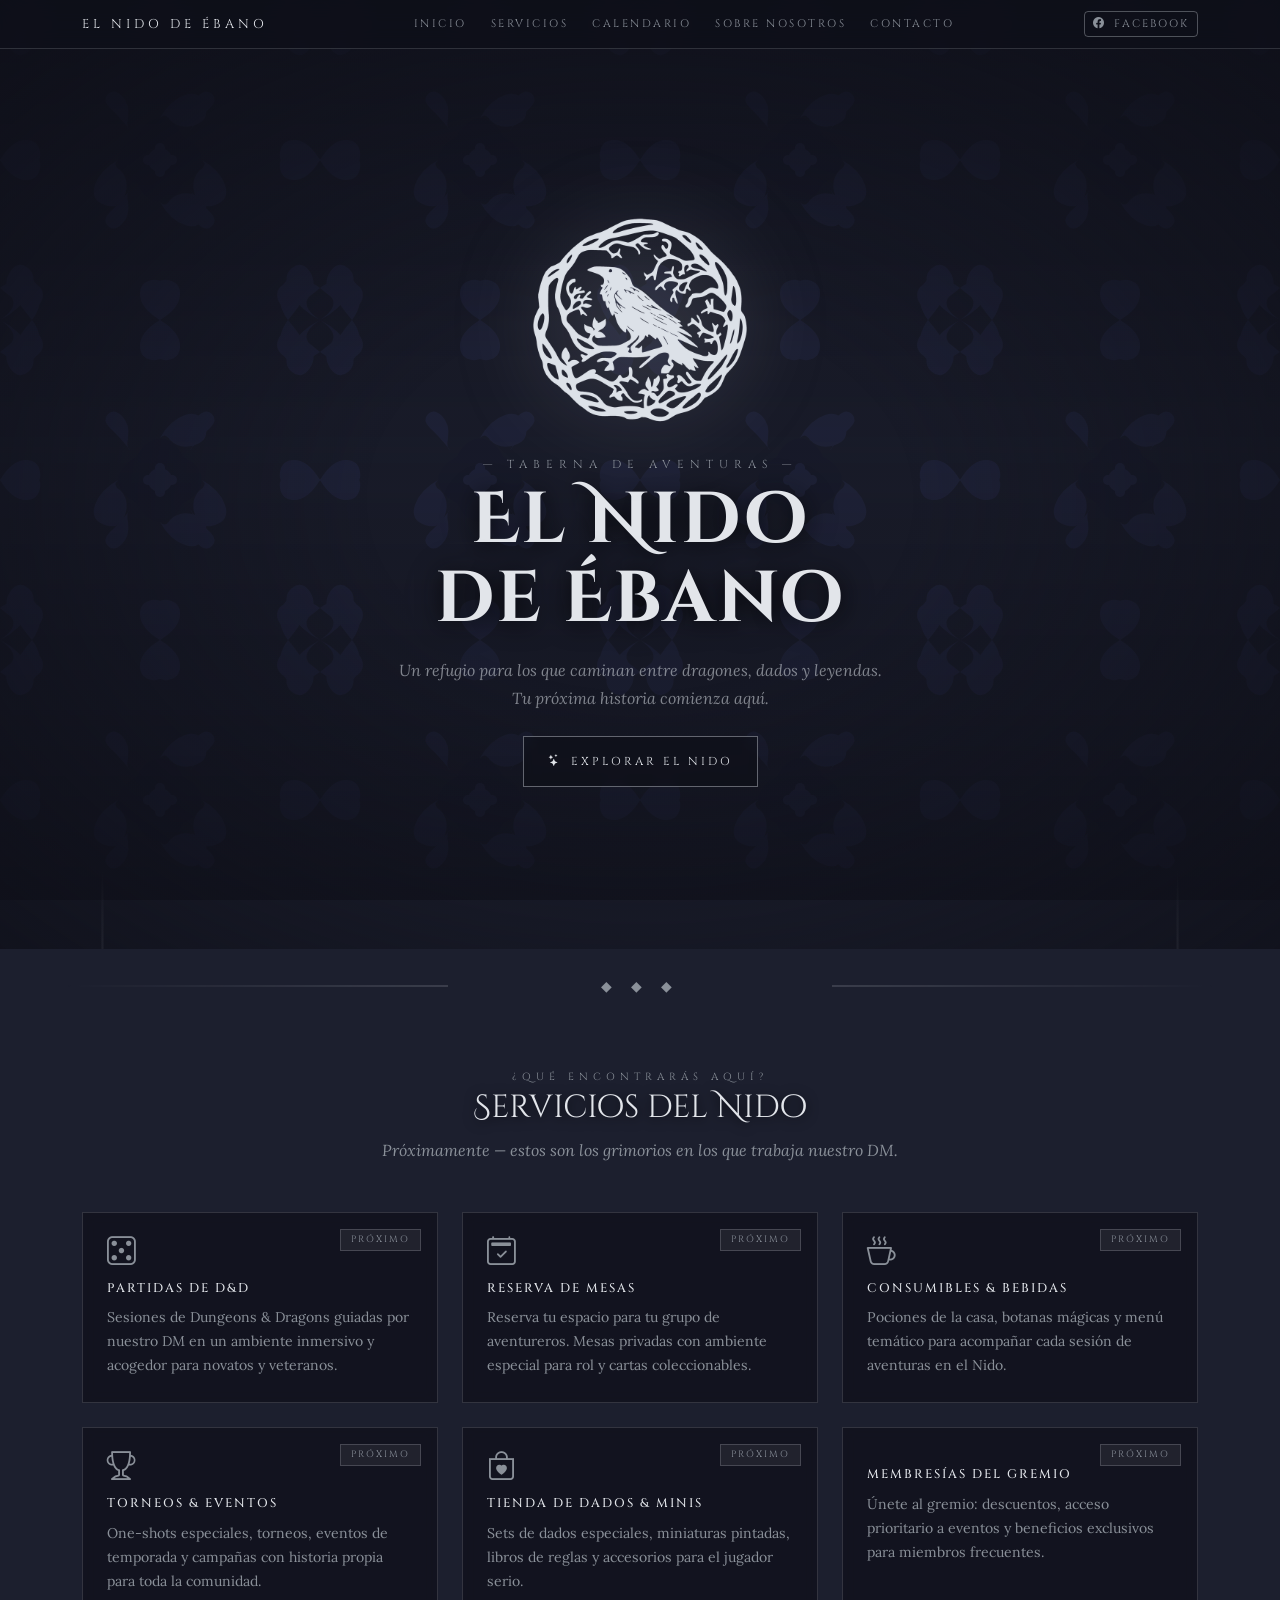
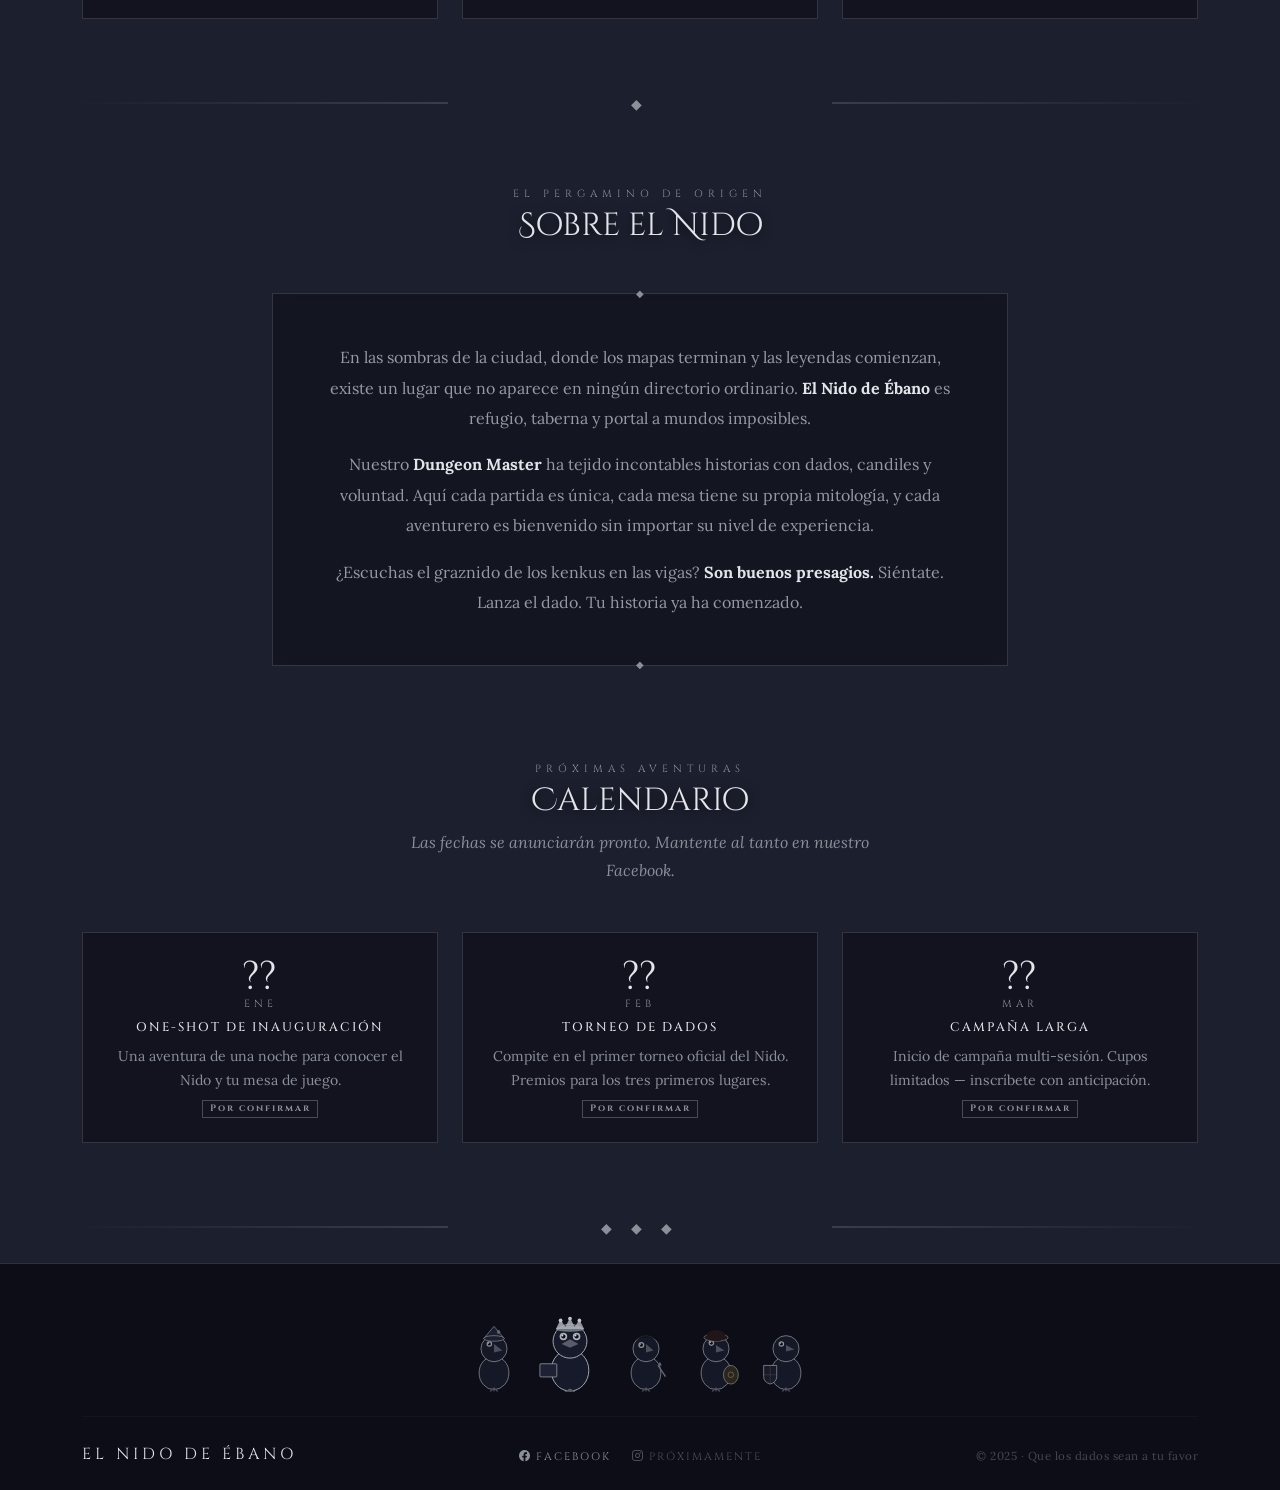
==== index.html @ 13af2498 "Add files via upload" ====
<!DOCTYPE html>
<html lang="es">
<head>
  <meta charset="UTF-8" />
  <meta name="viewport" content="width=device-width, initial-scale=1.0" />
  <title>El Nido de Ébano — Taberna de Aventuras</title>

  <!-- Bootstrap 5.3.3 -->
  <link rel="stylesheet" href="https://cdn.jsdelivr.net/npm/bootstrap@5.3.3/dist/css/bootstrap.min.css" />
  <!-- Bootstrap Icons 1.11 -->
  <link rel="stylesheet" href="https://cdn.jsdelivr.net/npm/bootstrap-icons@1.11.3/font/bootstrap-icons.min.css" />
  <!-- Google Fonts -->
  <link rel="preconnect" href="https://fonts.googleapis.com" />
  <link href="https://fonts.googleapis.com/css2?family=Cinzel+Decorative:wght@400;700&family=Cinzel:wght@400;600&family=Lora:ital,wght@0,400;0,600;1,400&display=swap" rel="stylesheet" />
  <!-- Custom CSS -->
  <link rel="stylesheet" href="style.css" />
</head>
<body>

  <!-- ═══════════════════════════ NAVBAR ═══════════════════════════ -->
  <nav class="navbar navbar-expand-lg navbar-dark nido-nav sticky-top">
    <div class="container">
      <a class="navbar-brand nido-brand" href="#inicio">El Nido de Ébano</a>
      <button class="navbar-toggler border-0" type="button" data-bs-toggle="collapse" data-bs-target="#navMenu">
        <span class="navbar-toggler-icon"></span>
      </button>
      <div class="collapse navbar-collapse" id="navMenu">
        <ul class="navbar-nav mx-auto gap-lg-2">
          <li class="nav-item"><a class="nav-link nido-nav-link" href="#inicio">Inicio</a></li>
          <li class="nav-item"><a class="nav-link nido-nav-link" href="#servicios">Servicios</a></li>
          <li class="nav-item"><a class="nav-link nido-nav-link" href="#calendario">Calendario</a></li>
          <li class="nav-item"><a class="nav-link nido-nav-link" href="#nosotros">Sobre Nosotros</a></li>
          <li class="nav-item"><a class="nav-link nido-nav-link" href="#contacto">Contacto</a></li>
        </ul>
        <a href="https://www.facebook.com/elnidodeebano/" target="_blank" class="btn nido-btn-outline btn-sm d-flex align-items-center gap-2">
          <i class="bi bi-facebook"></i> Facebook
        </a>
      </div>
    </div>
  </nav>

  <!-- ═══════════════════════════ HERO ═══════════════════════════ -->
  <section id="inicio" class="nido-hero d-flex align-items-center">
    <div class="nido-hero-overlay"></div>
    <div class="nido-damask-bg"></div>
    <div class="container position-relative z-1 text-center py-5">
      <div class="nido-logo-wrap mx-auto mb-4">
        <img src="logo_transparente.png" alt="Logo El Nido de Ébano" class="img-fluid nido-logo-img" />
      </div>
      <p class="nido-subtitle mb-2">— Taberna de Aventuras —</p>
      <h1 class="nido-title display-2 fw-bold mb-3">El Nido<br>de Ébano</h1>
      <p class="nido-tagline mx-auto mb-4">
        Un refugio para los que caminan entre dragones, dados y leyendas.<br>
        Tu próxima historia comienza aquí.
      </p>
      <a href="#servicios" class="btn nido-btn-hero px-4 py-3">
        <i class="bi bi-stars me-2"></i>Explorar el Nido
      </a>
    </div>
  </section>

  <!-- ═══════════════════════════ DIVIDER ═══════════════════════════ -->
  <div class="nido-divider text-center py-4">
    <span class="nido-gem">◆ ◆ ◆</span>
  </div>

  <!-- ═══════════════════════════ SERVICIOS ═══════════════════════════ -->
  <section id="servicios" class="nido-section py-5">
    <div class="container">
      <p class="nido-section-tag text-center mb-1">¿Qué encontrarás aquí?</p>
      <h2 class="nido-section-title text-center mb-2">Servicios del Nido</h2>
      <p class="nido-section-desc text-center mx-auto mb-5">
        Próximamente — estos son los grimorios en los que trabaja nuestro DM.
      </p>
      <div class="row g-4">

        <div class="col-12 col-sm-6 col-lg-4">
          <div class="nido-card h-100 p-4 reveal">
            <span class="nido-badge">Próximo</span>
            <div class="nido-card-icon mb-3">
              <i class="bi bi-dice-5"></i>
            </div>
            <h3 class="nido-card-title">Partidas de D&amp;D</h3>
            <p class="nido-card-text">Sesiones de Dungeons &amp; Dragons guiadas por nuestro DM en un ambiente inmersivo y acogedor para novatos y veteranos.</p>
          </div>
        </div>

        <div class="col-12 col-sm-6 col-lg-4">
          <div class="nido-card h-100 p-4 reveal">
            <span class="nido-badge">Próximo</span>
            <div class="nido-card-icon mb-3">
              <i class="bi bi-calendar2-check"></i>
            </div>
            <h3 class="nido-card-title">Reserva de Mesas</h3>
            <p class="nido-card-text">Reserva tu espacio para tu grupo de aventureros. Mesas privadas con ambiente especial para rol y cartas coleccionables.</p>
          </div>
        </div>

        <div class="col-12 col-sm-6 col-lg-4">
          <div class="nido-card h-100 p-4 reveal">
            <span class="nido-badge">Próximo</span>
            <div class="nido-card-icon mb-3">
              <i class="bi bi-cup-hot"></i>
            </div>
            <h3 class="nido-card-title">Consumibles &amp; Bebidas</h3>
            <p class="nido-card-text">Pociones de la casa, botanas mágicas y menú temático para acompañar cada sesión de aventuras en el Nido.</p>
          </div>
        </div>

        <div class="col-12 col-sm-6 col-lg-4">
          <div class="nido-card h-100 p-4 reveal">
            <span class="nido-badge">Próximo</span>
            <div class="nido-card-icon mb-3">
              <i class="bi bi-trophy"></i>
            </div>
            <h3 class="nido-card-title">Torneos &amp; Eventos</h3>
            <p class="nido-card-text">One-shots especiales, torneos, eventos de temporada y campañas con historia propia para toda la comunidad.</p>
          </div>
        </div>

        <div class="col-12 col-sm-6 col-lg-4">
          <div class="nido-card h-100 p-4 reveal">
            <span class="nido-badge">Próximo</span>
            <div class="nido-card-icon mb-3">
              <i class="bi bi-bag-heart"></i>
            </div>
            <h3 class="nido-card-title">Tienda de Dados &amp; Minis</h3>
            <p class="nido-card-text">Sets de dados especiales, miniaturas pintadas, libros de reglas y accesorios para el jugador serio.</p>
          </div>
        </div>

        <div class="col-12 col-sm-6 col-lg-4">
          <div class="nido-card h-100 p-4 reveal">
            <span class="nido-badge">Próximo</span>
            <div class="nido-card-icon mb-3">
              <i class="bi bi-shield-star"></i>
            </div>
            <h3 class="nido-card-title">Membresías del Gremio</h3>
            <p class="nido-card-text">Únete al gremio: descuentos, acceso prioritario a eventos y beneficios exclusivos para miembros frecuentes.</p>
          </div>
        </div>

      </div>
    </div>
  </section>

  <!-- ═══════════════════════════ DIVIDER ═══════════════════════════ -->
  <div class="nido-divider text-center py-4">
    <span class="nido-gem">◆</span>
  </div>

  <!-- ═══════════════════════════ LORE ═══════════════════════════ -->
  <section id="nosotros" class="nido-section py-5">
    <div class="container">
      <p class="nido-section-tag text-center mb-1">El Pergamino de Origen</p>
      <h2 class="nido-section-title text-center mb-5">Sobre el Nido</h2>
      <div class="row justify-content-center">
        <div class="col-12 col-lg-8">
          <div class="nido-lore-box p-4 p-md-5 reveal">
            <p class="nido-lore-text">
              En las sombras de la ciudad, donde los mapas terminan y las leyendas comienzan, existe un lugar que no aparece en ningún directorio ordinario. <strong>El Nido de Ébano</strong> es refugio, taberna y portal a mundos imposibles.
            </p>
            <p class="nido-lore-text">
              Nuestro <strong>Dungeon Master</strong> ha tejido incontables historias con dados, candiles y voluntad. Aquí cada partida es única, cada mesa tiene su propia mitología, y cada aventurero es bienvenido sin importar su nivel de experiencia.
            </p>
            <p class="nido-lore-text mb-0">
              ¿Escuchas el graznido de los kenkus en las vigas? <strong>Son buenos presagios.</strong> Siéntate. Lanza el dado. Tu historia ya ha comenzado.
            </p>
          </div>
        </div>
      </div>
    </div>
  </section>

  <!-- ═══════════════════════════ CALENDARIO ═══════════════════════════ -->
  <section id="calendario" class="nido-section py-5">
    <div class="container">
      <p class="nido-section-tag text-center mb-1">Próximas Aventuras</p>
      <h2 class="nido-section-title text-center mb-2">Calendario</h2>
      <p class="nido-section-desc text-center mx-auto mb-5">Las fechas se anunciarán pronto. Mantente al tanto en nuestro Facebook.</p>
      <div class="row g-4 justify-content-center">
        <div class="col-12 col-md-4 reveal">
          <div class="nido-event-card p-4 text-center">
            <div class="nido-event-date mb-2"><span class="nido-event-num">??</span><span class="nido-event-month">ENE</span></div>
            <h4 class="nido-card-title">One-Shot de Inauguración</h4>
            <p class="nido-card-text">Una aventura de una noche para conocer el Nido y tu mesa de juego.</p>
            <span class="badge nido-badge-outline">Por confirmar</span>
          </div>
        </div>
        <div class="col-12 col-md-4 reveal">
          <div class="nido-event-card p-4 text-center">
            <div class="nido-event-date mb-2"><span class="nido-event-num">??</span><span class="nido-event-month">FEB</span></div>
            <h4 class="nido-card-title">Torneo de Dados</h4>
            <p class="nido-card-text">Compite en el primer torneo oficial del Nido. Premios para los tres primeros lugares.</p>
            <span class="badge nido-badge-outline">Por confirmar</span>
          </div>
        </div>
        <div class="col-12 col-md-4 reveal">
          <div class="nido-event-card p-4 text-center">
            <div class="nido-event-date mb-2"><span class="nido-event-num">??</span><span class="nido-event-month">MAR</span></div>
            <h4 class="nido-card-title">Campaña Larga</h4>
            <p class="nido-card-text">Inicio de campaña multi-sesión. Cupos limitados — inscríbete con anticipación.</p>
            <span class="badge nido-badge-outline">Por confirmar</span>
          </div>
        </div>
      </div>
    </div>
  </section>

  <!-- ═══════════════════════════ DIVIDER ═══════════════════════════ -->
  <div class="nido-divider text-center py-4">
    <span class="nido-gem">◆ ◆ ◆</span>
  </div>

  <!-- ═══════════════════════════ FOOTER ═══════════════════════════ -->
  <footer id="contacto" class="nido-footer pt-5 pb-4">
    <div class="container">

      <!-- Kenkus chibi SVG row -->
      <div class="d-flex justify-content-center align-items-end flex-wrap gap-3 mb-4">
        <!-- Mago -->
        <svg width="54" height="68" viewBox="0 0 58 72" xmlns="http://www.w3.org/2000/svg" opacity="0.7"><ellipse cx="29" cy="52" rx="16" ry="18" fill="#1a1d2e" stroke="#c8cdd4" stroke-width="0.8"/><circle cx="29" cy="26" r="14" fill="#1a1d2e" stroke="#c8cdd4" stroke-width="0.8"/><polygon points="29,21 38,28 29,30" fill="#6a6a7a"/><circle cx="24" cy="21" r="3" fill="#c8cdd4"/><circle cx="24" cy="21" r="1.7" fill="#0e0f18"/><circle cx="23" cy="20" r="0.7" fill="#fff"/><polygon points="29,2 18,15 40,15" fill="#222639" stroke="#c8cdd4" stroke-width="0.7"/><ellipse cx="29" cy="15" rx="11" ry="3" fill="#222639" stroke="#c8cdd4" stroke-width="0.7"/><circle cx="34" cy="8" r="2" fill="#c8cdd4" opacity="0.5"/><line x1="29" y1="68" x2="25" y2="72" stroke="#6a6a7a" stroke-width="1.2"/><line x1="29" y1="68" x2="29" y2="72" stroke="#6a6a7a" stroke-width="1.2"/><line x1="29" y1="68" x2="33" y2="72" stroke="#6a6a7a" stroke-width="1.2"/></svg>
        <!-- DM Coronado -->
        <svg width="66" height="80" viewBox="0 0 70 85" xmlns="http://www.w3.org/2000/svg" opacity="0.85"><ellipse cx="35" cy="62" rx="20" ry="22" fill="#1a1d2e" stroke="#c8cdd4" stroke-width="1"/><circle cx="35" cy="31" r="18" fill="#1a1d2e" stroke="#c8cdd4" stroke-width="1"/><polygon points="20,18 25,8 30,16 35,6 40,16 45,8 50,18" fill="#c8cdd4" opacity="0.85"/><ellipse cx="35" cy="18" rx="15" ry="3" fill="#c8cdd4" opacity="0.6"/><circle cx="25" cy="9" r="2" fill="#e2e5ea"/><circle cx="35" cy="7" r="2" fill="#e2e5ea"/><circle cx="45" cy="9" r="2" fill="#e2e5ea"/><polygon points="35,29 44,34 35,38 26,34" fill="#6a6a7a"/><circle cx="28" cy="26" r="4" fill="#c8cdd4"/><circle cx="28" cy="26" r="2.2" fill="#0e0f18"/><circle cx="27" cy="25" r="0.9" fill="#fff"/><circle cx="42" cy="26" r="4" fill="#c8cdd4"/><circle cx="42" cy="26" r="2.2" fill="#0e0f18"/><circle cx="41" cy="25" r="0.9" fill="#fff"/><rect x="3" y="55" width="18" height="14" rx="1" fill="#222639" stroke="#c8cdd4" stroke-width="0.7"/><line x1="35" y1="82" x2="30" y2="85" stroke="#6a6a7a" stroke-width="1.5"/><line x1="35" y1="82" x2="35" y2="85" stroke="#6a6a7a" stroke-width="1.5"/><line x1="35" y1="82" x2="40" y2="85" stroke="#6a6a7a" stroke-width="1.5"/></svg>
        <!-- Rogue -->
        <svg width="54" height="68" viewBox="0 0 58 72" xmlns="http://www.w3.org/2000/svg" opacity="0.7"><ellipse cx="29" cy="52" rx="16" ry="18" fill="#1a1d2e" stroke="#c8cdd4" stroke-width="0.8"/><circle cx="29" cy="26" r="14" fill="#1a1d2e" stroke="#c8cdd4" stroke-width="0.8"/><path d="M15 20 Q18 8 29 8 Q40 8 43 20 Q40 14 29 14 Q18 14 15 20Z" fill="#0e0f18" opacity="0.8"/><polygon points="29,21 37,28 29,30" fill="#6a6a7a"/><circle cx="24" cy="22" r="3.2" fill="#c8cdd4"/><circle cx="24" cy="22" r="1.8" fill="#0e0f18"/><circle cx="23" cy="21" r="0.7" fill="#fff"/><line x1="42" y1="44" x2="50" y2="56" stroke="#8a9099" stroke-width="1.5"/><polygon points="42,44 44,40 46,44" fill="#8a9099"/><line x1="29" y1="68" x2="25" y2="72" stroke="#6a6a7a" stroke-width="1.2"/><line x1="29" y1="68" x2="29" y2="72" stroke="#6a6a7a" stroke-width="1.2"/><line x1="29" y1="68" x2="33" y2="72" stroke="#6a6a7a" stroke-width="1.2"/></svg>
        <!-- Bardo -->
        <svg width="54" height="68" viewBox="0 0 58 72" xmlns="http://www.w3.org/2000/svg" opacity="0.7"><ellipse cx="29" cy="52" rx="16" ry="18" fill="#1a1d2e" stroke="#c8cdd4" stroke-width="0.8"/><circle cx="29" cy="26" r="14" fill="#1a1d2e" stroke="#c8cdd4" stroke-width="0.8"/><polygon points="29,22 38,28 29,30" fill="#6a6a7a"/><circle cx="24" cy="20" r="3" fill="#c8cdd4"/><circle cx="24" cy="20" r="1.7" fill="#0e0f18"/><circle cx="23" cy="19" r="0.7" fill="#fff"/><ellipse cx="29" cy="14" rx="13" ry="4" fill="#2a1a1a" stroke="#c8cdd4" stroke-width="0.6"/><ellipse cx="29" cy="12" rx="10" ry="6" fill="#2a1a1a"/><ellipse cx="45" cy="54" rx="8" ry="10" fill="#3a3020" stroke="#c8cdd4" stroke-width="0.7"/><circle cx="45" cy="54" r="3" fill="none" stroke="#c8cdd4" stroke-width="0.5"/><line x1="29" y1="68" x2="25" y2="72" stroke="#6a6a7a" stroke-width="1.2"/><line x1="29" y1="68" x2="29" y2="72" stroke="#6a6a7a" stroke-width="1.2"/><line x1="29" y1="68" x2="33" y2="72" stroke="#6a6a7a" stroke-width="1.2"/></svg>
        <!-- Paladin -->
        <svg width="54" height="68" viewBox="0 0 58 72" xmlns="http://www.w3.org/2000/svg" opacity="0.7"><ellipse cx="29" cy="52" rx="16" ry="18" fill="#1a1d2e" stroke="#c8cdd4" stroke-width="0.8"/><circle cx="29" cy="26" r="14" fill="#1a1d2e" stroke="#c8cdd4" stroke-width="0.8"/><polygon points="29,22 38,27 29,29" fill="#6a6a7a"/><circle cx="24" cy="21" r="3" fill="#c8cdd4"/><circle cx="24" cy="21" r="1.7" fill="#0e0f18"/><circle cx="23" cy="20" r="0.7" fill="#fff"/><path d="M5 44 L5 56 Q5 62 12 64 Q19 62 19 56 L19 44Z" fill="#1e2030" stroke="#c8cdd4" stroke-width="0.8"/><line x1="12" y1="44" x2="12" y2="64" stroke="#c8cdd4" stroke-width="0.5" opacity="0.4"/><line x1="5" y1="54" x2="19" y2="54" stroke="#c8cdd4" stroke-width="0.5" opacity="0.4"/><line x1="29" y1="68" x2="25" y2="72" stroke="#6a6a7a" stroke-width="1.2"/><line x1="29" y1="68" x2="29" y2="72" stroke="#6a6a7a" stroke-width="1.2"/><line x1="29" y1="68" x2="33" y2="72" stroke="#6a6a7a" stroke-width="1.2"/></svg>
      </div>

      <hr class="nido-hr mb-4" />

      <div class="row align-items-center gy-3">
        <div class="col-12 col-md-4 text-center text-md-start">
          <span class="nido-brand fs-6">El Nido de Ébano</span>
        </div>
        <div class="col-12 col-md-4 text-center">
          <a href="https://www.facebook.com/elnidodeebano/" target="_blank" class="nido-footer-link me-3">
            <i class="bi bi-facebook me-1"></i>Facebook
          </a>
          <span class="nido-footer-link opacity-50" style="cursor:default;">
            <i class="bi bi-instagram me-1"></i>Próximamente
          </span>
        </div>
        <div class="col-12 col-md-4 text-center text-md-end">
          <small class="nido-footer-copy">© 2025 · Que los dados sean a tu favor</small>
        </div>
      </div>
    </div>
  </footer>

  <!-- Bootstrap JS 5.3.3 -->
  <script src="https://cdn.jsdelivr.net/npm/bootstrap@5.3.3/dist/js/bootstrap.bundle.min.js"></script>
  <script>
    // Scroll suave
    document.querySelectorAll('a[href^="#"]').forEach(a => {
      a.addEventListener('click', e => {
        const target = document.querySelector(a.getAttribute('href'));
        if (target) { e.preventDefault(); target.scrollIntoView({ behavior: 'smooth' }); }
      });
    });
    // Reveal on scroll
    const revealEls = document.querySelectorAll('.reveal');
    const revealObs = new IntersectionObserver(entries => {
      entries.forEach(e => { if (e.isIntersecting) e.target.classList.add('visible'); });
    }, { threshold: 0.08 });
    revealEls.forEach(el => revealObs.observe(el));
    // Navbar shrink
    window.addEventListener('scroll', () => {
      document.querySelector('.nido-nav').classList.toggle('scrolled', window.scrollY > 60);
    });
  </script>
</body>
</html>
---- style.css ----
/* ══════════════════════════════════════════════════════
   EL NIDO DE ÉBANO — Custom CSS
   Base: Bootstrap 5.3.3
   Fuentes: Cinzel Decorative · Cinzel · Lora
   ══════════════════════════════════════════════════════ */

/* ── Variables ──────────────────────────────────────── */
:root {
  --nido-bg:        #1c1f2e;
  --nido-bg2:       #141724;

4;
  --nido-silver:    #c8cdd4;
  --nido-silver2:   #e2e5ea;
  --nido-silver3:   #8a9099;
  --nido-ebony:     #0e0f18;
  --nido-border:    rgba(200, 205, 212, 0.18);
  --nido-border2:   rgba(200, 205, 212, 0.35);
  --nido-font-head: 'Cinzel', serif;
  --nido-font-deco: 'Cinzel Decorative', 'Cinzel', serif;
  --nido-font-body: 'Lora', Georgia, serif;
}

/* ── Reset & Base ───────────────────────────────────── */
*, *::before, *::after { box-sizing: border-box; }

html { scroll-behavior: smooth; }

body {
  background-color: var(--nido-bg);
  color: var(--nido-silver);
  font-family: var(--nido-font-body);
  overflow-x: hidden;
}

/* Patrón damasco como pseudo-fondo global */
body::before {
  content: '';
  position: fixed;
  inset: 0;
  background-image: url("data:image/svg+xml,%3Csvg xmlns='http://www.w3.org/2000/svg' width='320' height='320'%3E%3Crect width='320' height='320' fill='%231c1f2e'/%3E%3Cellipse cx='160' cy='160' rx='28' ry='42' fill='%231a1d2e'/%3E%3Cellipse cx='160' cy='160' rx='42' ry='28' fill='%231a1d2e'/%3E%3Ccircle cx='160' cy='160' r='12' fill='%23232740'/%3E%3Ccircle cx='160' cy='148' r='5' fill='%23232740'/%3E%3Ccircle cx='160' cy='172' r='5' fill='%23232740'/%3E%3Ccircle cx='148' cy='160' r='5' fill='%23232740'/%3E%3Ccircle cx='172' cy='160' r='5' fill='%23232740'/%3E%3Cpath d='M160 118 Q170 100 185 95 Q200 90 205 105 Q210 120 195 125 Q180 130 170 120 Q165 112 160 118Z' fill='%23232740'/%3E%3Cpath d='M160 202 Q170 220 185 225 Q200 230 205 215 Q210 200 195 195 Q180 190 170 200 Q165 208 160 202Z' fill='%23232740'/%3E%3Cpath d='M118 160 Q100 170 95 185 Q90 200 105 205 Q120 210 125 195 Q130 180 120 170 Q112 165 118 160Z' fill='%23232740'/%3E%3Cpath d='M202 160 Q220 170 225 185 Q230 200 215 205 Q200 210 195 195 Q190 180 200 170 Q208 165 202 160Z' fill='%23232740'/%3E%3Cpath d='M130 130 Q118 115 110 108 Q102 100 108 94 Q114 88 122 96 Q130 104 128 118 Q126 128 130 130Z' fill='%23232740'/%3E%3Cpath d='M190 130 Q202 115 210 108 Q218 100 212 94 Q206 88 198 96 Q190 104 192 118 Q194 128 190 130Z' fill='%23232740'/%3E%3Cpath d='M130 190 Q118 205 110 212 Q102 220 108 226 Q114 232 122 224 Q130 216 128 202 Q126 192 130 190Z' fill='%23232740'/%3E%3Cpath d='M190 190 Q202 205 210 212 Q218 220 212 226 Q206 232 198 224 Q190 216 192 202 Q194 192 190 190Z' fill='%23232740'/%3E%3Cpath d='M0 0 Q20 10 30 28 Q38 44 28 52 Q18 60 10 48 Q2 36 12 22 Q18 12 0 0Z' fill='%23232740'/%3E%3Cpath d='M32 0 Q44 16 38 32 Q32 46 20 42 Q10 38 14 26 Q20 14 32 0Z' fill='%23232740'/%3E%3Cpath d='M0 32 Q16 44 32 38 Q46 32 42 20 Q38 10 26 14 Q14 20 0 32Z' fill='%23232740'/%3E%3Cpath d='M320 0 Q300 10 290 28 Q282 44 292 52 Q302 60 310 48 Q318 36 308 22 Q302 12 320 0Z' fill='%23232740'/%3E%3Cpath d='M288 0 Q276 16 282 32 Q288 46 300 42 Q310 38 306 26 Q300 14 288 0Z' fill='%23232740'/%3E%3Cpath d='M320 32 Q304 44 288 38 Q274 32 278 20 Q282 10 294 14 Q306 20 320 32Z' fill='%23232740'/%3E%3Cpath d='M0 320 Q20 310 30 292 Q38 276 28 268 Q18 260 10 272 Q2 284 12 298 Q18 308 0 320Z' fill='%23232740'/%3E%3Cpath d='M32 320 Q44 304 38 288 Q32 274 20 278 Q10 282 14 294 Q20 306 32 320Z' fill='%23232740'/%3E%3Cpath d='M0 288 Q16 276 32 282 Q46 288 42 300 Q38 310 26 306 Q14 300 0 288Z' fill='%23232740'/%3E%3Cpath d='M320 320 Q300 310 290 292 Q282 276 292 268 Q302 260 310 272 Q318 284 308 298 Q302 308 320 320Z' fill='%23232740'/%3E%3Cpath d='M288 320 Q276 304 282 288 Q288 274 300 278 Q310 282 306 294 Q300 306 288 320Z' fill='%23232740'/%3E%3Cpath d='M320 288 Q304 276 288 282 Q274 288 278 300 Q282 310 294 306 Q306 300 320 288Z' fill='%23232740'/%3E%3Cpath d='M160 0 Q172 12 168 28 Q164 42 152 40 Q140 38 140 26 Q140 12 160 0Z' fill='%23232740'/%3E%3Cpath d='M160 0 Q148 12 152 28 Q156 42 168 40 Q180 38 180 26 Q180 12 160 0Z' fill='%23232740'/%3E%3Cpath d='M160 320 Q172 308 168 292 Q164 278 152 280 Q140 282 140 294 Q140 308 160 320Z' fill='%23232740'/%3E%3Cpath d='M160 320 Q148 308 152 292 Q156 278 168 280 Q180 282 180 294 Q180 308 160 320Z' fill='%23232740'/%3E%3Cpath d='M0 160 Q12 172 28 168 Q42 164 40 152 Q38 140 26 140 Q12 140 0 160Z' fill='%23232740'/%3E%3Cpath d='M0 160 Q12 148 28 152 Q42 156 40 168 Q38 180 26 180 Q12 180 0 160Z' fill='%23232740'/%3E%3Cpath d='M320 160 Q308 172 292 168 Q278 164 280 152 Q282 140 294 140 Q308 140 320 160Z' fill='%23232740'/%3E%3Cpath d='M320 160 Q308 148 292 152 Q278 156 280 168 Q282 180 294 180 Q308 180 320 160Z' fill='%23232740'/%3E%3C/svg%3E");
  background-size: 320px 320px;
  pointer-events: none;
  z-index: 0;
}

body::after {
  content: '';
  position: fixed;
  inset: 0;
  background: linear-gradient(180deg,
    rgba(14,15,24,0.6) 0%,
    rgba(14,15,24,0.25) 50%,
    rgba(14,15,24,0.6) 100%);
  pointer-events: none;
  z-index: 0;
}

/* Contenido sobre los pseudo-elementos */
nav, section, footer, .nido-divider { position: relative; z-index: 1; }

/* ── Navbar ─────────────────────────────────────────── */
.nido-nav {
  background: rgba(14, 15, 24, 0.85);
  backdrop-filter: blur(10px);
  -webkit-backdrop-filter: blur(10px);
  border-bottom: 1px solid var(--nido-border);
  transition: padding 0.3s, background 0.3s;
}

.nido-nav.scrolled {
  background: rgba(10, 11, 18, 0.97);
  padding-top: 0.4rem;
  padding-bottom: 0.4rem;
}

.nido-brand {
  font-family: var(--nido-font-head);
  font-size: 0.8rem;
  letter-spacing: 4px;
  text-transform: uppercase;
  color: var(--nido-silver2) !important;
  text-decoration: none;
}

.nido-nav-link {
  font-family: var(--nido-font-head);
  font-size: 0.68rem;
  letter-spacing: 2.5px;
  text-transform: uppercase;
  color: var(--nido-silver3) !important;
  transition: color 0.25s;
  padding: 0.5rem 0.75rem;
}

.nido-nav-link:hover,
.nido-nav-link.active { color: var(--nido-silver2) !important; }

.nido-btn-outline {
  font-family: var(--nido-font-head);
  font-size: 0.68rem;
  letter-spacing: 2px;
  text-transform: uppercase;
  color: var(--nido-silver3);
  border: 1px solid var(--nido-border2);
  background: transparent;
  transition: all 0.25s;
}

.nido-btn-outline:hover {
  color: var(--nido-silver2);
  border-color: var(--nido-silver2);
  background: rgba(200, 205, 212, 0.08);
}

/* ── Hero ───────────────────────────────────────────── */
.nido-hero {
  min-height: 100vh;
  position: relative;
  overflow: hidden;
}

.nido-hero-overlay {
  position: absolute;
  inset: 0;
  background: radial-gradient(ellipse at center, transparent 30%, rgba(14,15,24,0.75) 100%);
  z-index: 0;
}

.nido-damask-bg {
  position: absolute;
  inset: 0;
  z-index: 0;
  pointer-events: none;
  /* ramas decorativas via clip */
  background: 
    radial-gradient(ellipse 2px 80px at 8% 100%, rgba(200,205,212,0.07) 0%, transparent 100%),
    radial-gradient(ellipse 2px 80px at 92% 100%, rgba(200,205,212,0.07) 0%, transparent 100%);
}

.nido-logo-wrap {
  width: 220px;
  height: 220px;
  animation: nidoFloat 6s ease-in-out infinite;
  filter: drop-shadow(0 0 40px rgba(200,205,212,0.25));
}

.nido-logo-img {
  width: 100%;
  height: 100%;
  object-fit: contain;
}

@keyframes nidoFloat {
  0%, 100% { transform: translateY(0); }
  50%       { transform: translateY(-14px); }
}

.nido-subtitle {
  font-family: var(--nido-font-head);
  font-size: 0.72rem;
  letter-spacing: 6px;
  text-transform: uppercase;
  color: var(--nido-silver3);
}

.nido-title {
  font-family: var(--nido-font-deco);
  color: var(--nido-silver2);
  letter-spacing: 2px;
  line-height: 1.1;
  text-shadow: 0 2px 24px rgba(0,0,0,0.9), 0 0 60px rgba(200,205,212,0.1);
}

.nido-tagline {
  font-style: italic;
  color: rgba(200, 205, 212, 0.6);
  max-width: 520px;
  line-height: 1.75;
}

.nido-btn-hero {
  font-family: var(--nido-font-head);
  font-size: 0.72rem;
  letter-spacing: 3px;
  text-transform: uppercase;
  color: var(--nido-silver2);
  border: 1px solid rgba(200, 205, 212, 0.45);
  background: rgba(14, 15, 24, 0.6);
  backdrop-filter: blur(4px);
  transition: all 0.3s;
  border-radius: 0 !important;
}

.nido-btn-hero:hover {
  background: rgba(200, 205, 212, 0.12);
  border-color: var(--nido-silver2);
  color: var(--nido-silver2);
}

/* ── Dividers ───────────────────────────────────────── */
.nido-divider {
  position: relative;
  z-index: 1;
}

.nido-divider::before,
.nido-divider::after {
  content: '';
  position: absolute;
  top: 50%;
  width: 30%;
  height: 1px;
  background: linear-gradient(to right, transparent, rgba(200,205,212,0.35));
  transform: translateY(-50%);
}

.nido-divider::before { left: 5%; }
.nido-divider::after  { right: 5%; background: linear-gradient(to left, transparent, rgba(200,205,212,0.35)); }

.nido-gem {
  font-family: var(--nido-font-head);
  color: var(--nido-silver3);
  letter-spacing: 8px;
  font-size: 0.85rem;
}

/* ── Sections ───────────────────────────────────────── */
.nido-section { position: relative; z-index: 1; }

.nido-section-tag {
  font-family: var(--nido-font-head);
  font-size: 0.65rem;
  letter-spacing: 5px;
  text-transform: uppercase;
  color: var(--nido-silver3);
}

.nido-section-title {
  font-family: var(--nido-font-deco);
  color: var(--nido-silver2);
  text-shadow: 0 2px 12px rgba(0,0,0,0.8);
}

.nido-section-desc {
  font-style: italic;
  color: var(--nido-silver3);
  max-width: 520px;
  line-height: 1.75;
}

/* ── Cards de Servicios ─────────────────────────────── */
.nido-card {
  background: rgba(14, 15, 24, 0.65);
  border: 1px solid var(--nido-border);
  backdrop-filter: blur(6px);
  position: relative;
  overflow: hidden;
  transition: border-color 0.3s, transform 0.3s;
  border-radius: 0 !important;
}

.nido-card::before {
  content: '';
  position: absolute;
  top: 0; left: 0; right: 0;
  height: 1px;
  background: linear-gradient(to right, transparent, rgba(200,205,212,0.5), transparent);
  opacity: 0;
  transition: opacity 0.3s;
}

.nido-card:hover {
  border-color: rgba(200, 205, 212, 0.35);
  transform: translateY(-5px);
}

.nido-card:hover::before { opacity: 1; }

.nido-badge {
  position: absolute;
  top: 1rem; right: 1rem;
  font-family: var(--nido-font-head);
  font-size: 0.58rem;
  letter-spacing: 2px;
  text-transform: uppercase;
  padding: 3px 10px;
  background: rgba(200,205,212,0.08);
  border: 1px solid rgba(200,205,212,0.22);
  color: var(--nido-silver3);
  border-radius: 0;
}

.nido-card-icon {
  font-size: 1.8rem;
  color: var(--nido-silver3);
  line-height: 1;
}

.nido-card-title {
  font-family: var(--nido-font-head);
  font-size: 0.78rem;
  letter-spacing: 2px;
  text-transform: uppercase;
  color: var(--nido-silver2);
  margin-bottom: 0.6rem;
}

.nido-card-text {
  font-size: 0.88rem;
  color: var(--nido-silver3);
  line-height: 1.7;
  margin-bottom: 0;
}

/* ── Lore Box ───────────────────────────────────────── */
.nido-lore-box {
  background: rgba(14, 15, 24, 0.6);
  border: 1px solid rgba(200,205,212,0.18);
  backdrop-filter: blur(8px);
  position: relative;
  border-radius: 0 !important;
}

.nido-lore-box::before,
.nido-lore-box::after {
  content: '◆';
  position: absolute;
  left: 50%;
  transform: translateX(-50%);
  color: var(--nido-silver3);
  font-size: 0.6rem;
}

.nido-lore-box::before { top: -7px; }
.nido-lore-box::after  { bottom: -7px; }

/* Esquinas decorativas */
.nido-lore-box .corner {
  position: absolute;
  width: 48px;
  height: 48px;
  opacity: 0.15;
}
.nido-lore-box .corner-tl { top: 8px; left: 8px; }
.nido-lore-box .corner-tr { top: 8px; right: 8px; transform: scaleX(-1); }
.nido-lore-box .corner-bl { bottom: 8px; left: 8px; transform: scaleY(-1); }
.nido-lore-box .corner-br { bottom: 8px; right: 8px; transform: scale(-1,-1); }

.nido-lore-text {
  text-align: center;
  color: rgba(200,205,212,0.72);
  line-height: 1.9;
  margin-bottom: 1rem;
}

.nido-lore-text strong { color: var(--nido-silver2); }

/* ── Calendario / Events ────────────────────────────── */
.nido-event-card {
  background: rgba(14,15,24,0.65);
  border: 1px solid var(--nido-border);
  backdrop-filter: blur(6px);
  transition: border-color 0.3s, transform 0.3s;
  border-radius: 0 !important;
}

.nido-event-card:hover {
  border-color: rgba(200,205,212,0.35);
  transform: translateY(-4px);
}

.nido-event-date {
  display: flex;
  flex-direction: column;
  align-items: center;
  gap: 0;
}

.nido-event-num {
  font-family: var(--nido-font-deco);
  font-size: 2.5rem;
  color: var(--nido-silver2);
  line-height: 1;
}

.nido-event-month {
  font-family: var(--nido-font-head);
  font-size: 0.65rem;
  letter-spacing: 4px;
  color: var(--nido-silver3);
  text-transform: uppercase;
}

.nido-badge-outline {
  font-family: var(--nido-font-head);
  font-size: 0.58rem;
  letter-spacing: 2px;
  background: transparent !important;
  border: 1px solid rgba(200,205,212,0.3) !important;
  color: var(--nido-silver3) !important;
  border-radius: 0 !important;
}

/* ── Footer ─────────────────────────────────────────── */
.nido-footer {
  background: rgba(10, 11, 18, 0.85);
  border-top: 1px solid var(--nido-border);
  position: relative;
  z-index: 1;
}

.nido-hr {
  border-color: rgba(200,205,212,0.12);
}

.nido-footer-link {
  font-family: var(--nido-font-head);
  font-size: 0.68rem;
  letter-spacing: 2px;
  text-transform: uppercase;
  color: var(--nido-silver3);
  text-decoration: none;
  transition: color 0.25s;
}

.nido-footer-link:hover { color: var(--nido-silver2); }

.nido-footer-copy {
  font-family: var(--nido-font-body);
  font-size: 0.72rem;
  color: rgba(138,144,153,0.45);
  letter-spacing: 0.5px;
}

/* ── Reveal animation ───────────────────────────────── */
.reveal {
  opacity: 0;
  transform: translateY(28px);
  transition: opacity 0.7s ease, transform 0.7s ease;
}

.reveal.visible {
  opacity: 1;
  transform: translateY(0);
}

/* ── Navbar toggler dark theme ──────────────────────── */
.navbar-toggler-icon {
  filter: invert(0.7);
}

/* ── Responsive tweaks ──────────────────────────────── */
@media (max-width: 767px) {
  .nido-title { font-size: clamp(2rem, 10vw, 3rem); }
  .nido-logo-wrap { width: 160px; height: 160px; }
  .nido-divider::before { width: 15%; }
  .nido-divider::after  { width: 15%; }
  .nido-lore-box { padding: 2rem 1.25rem !important; }
  .nido-hero .container { padding-top: 5rem !important; }
}

@media (max-width: 575px) {
  .nido-nav-link { font-size: 0.75rem; }
}
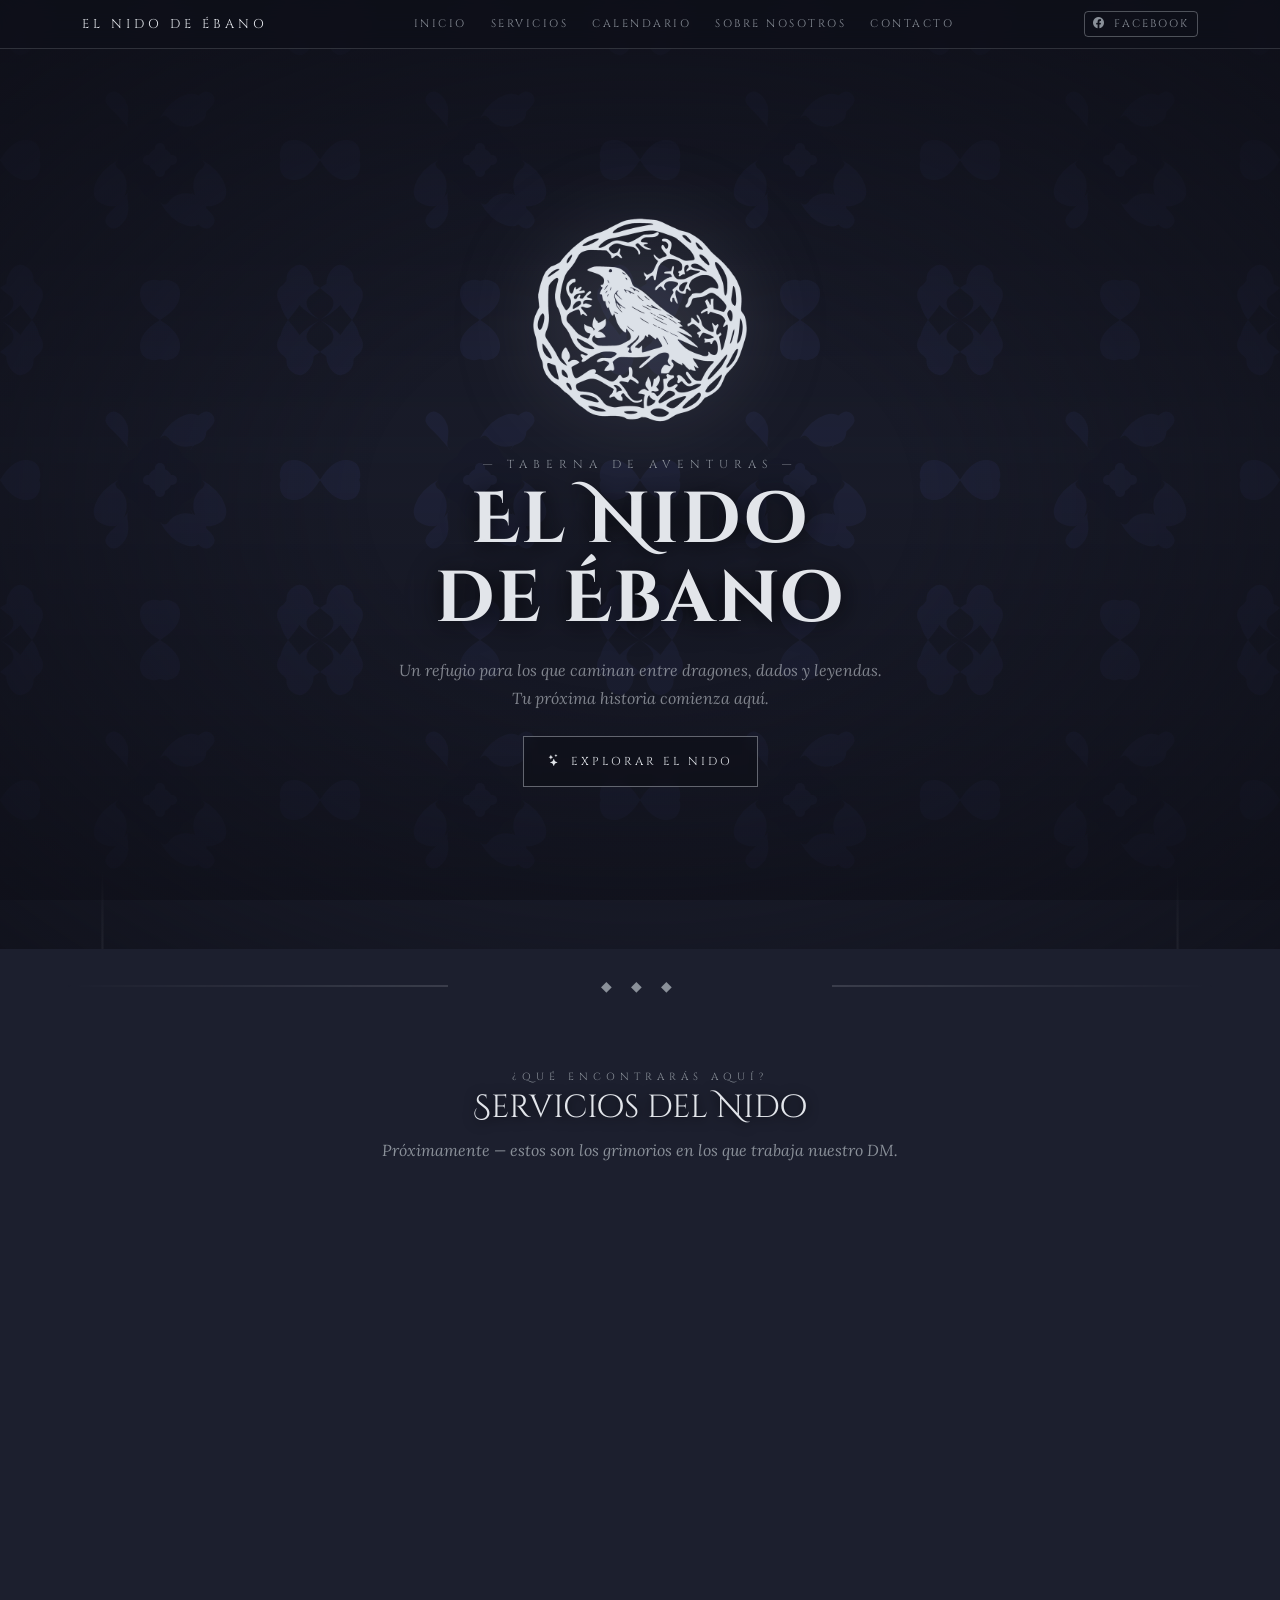
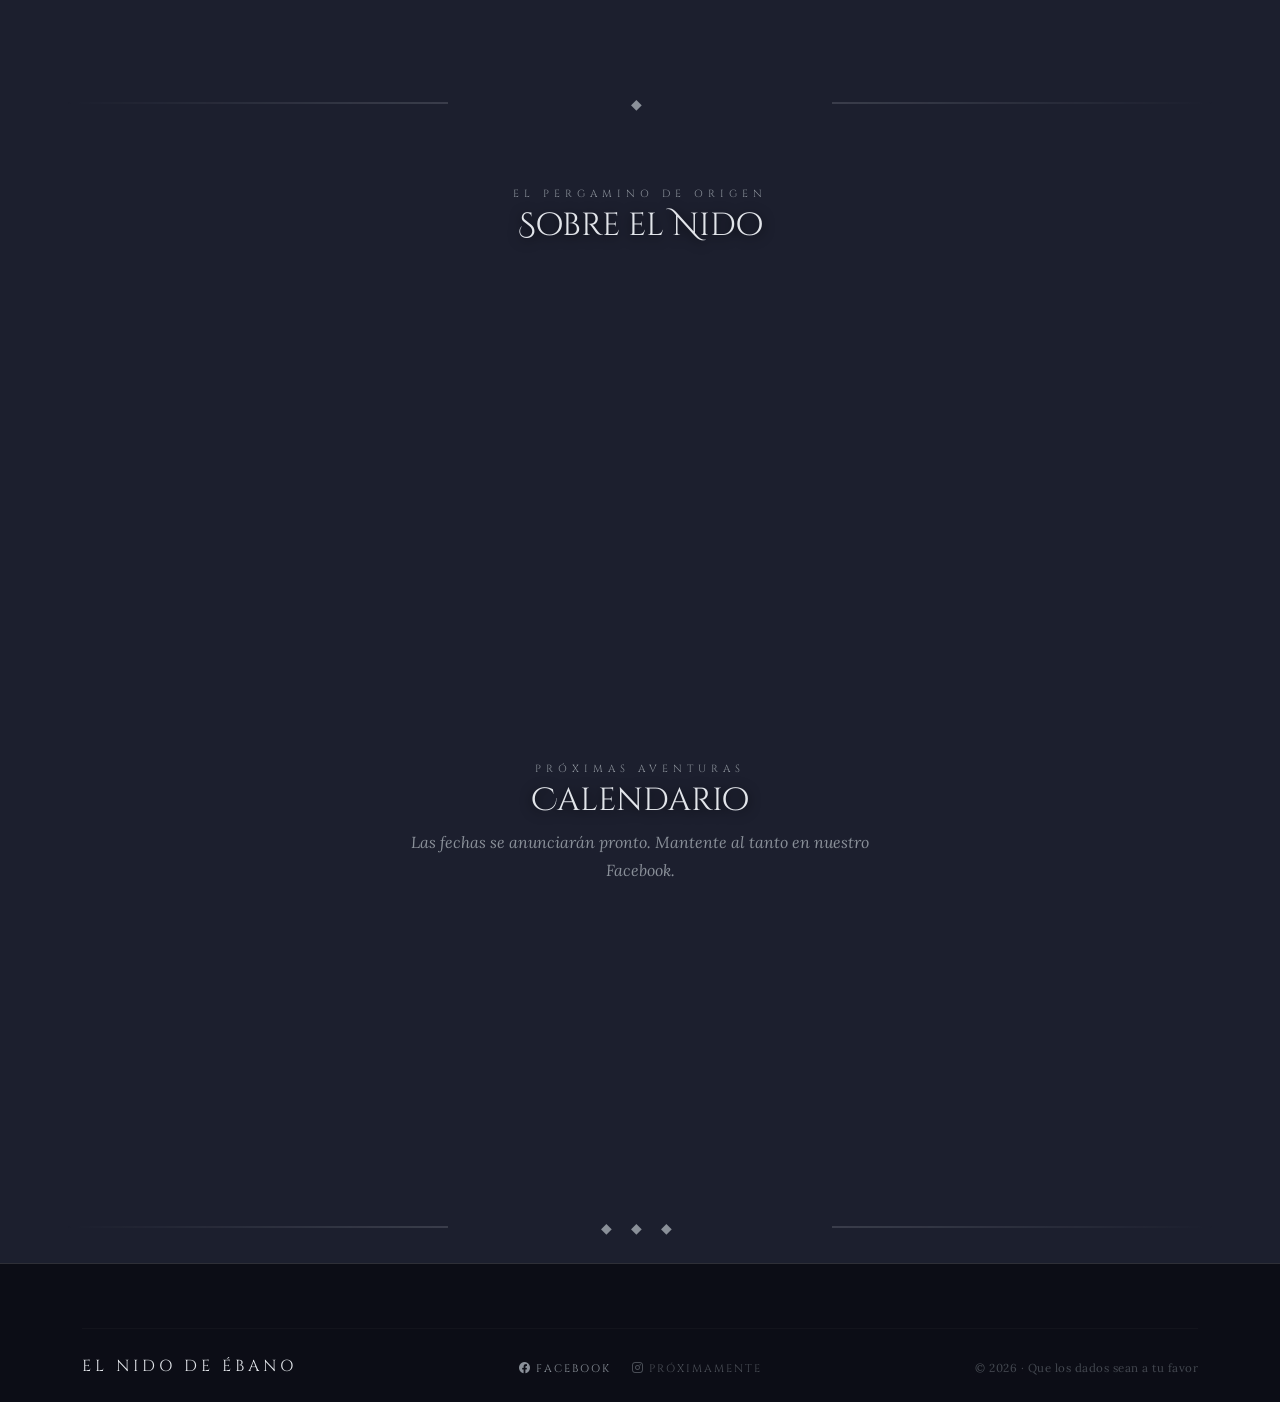
==== commit c6411192: "Update index.html" ====
--- a/index.html
+++ b/index.html
@@ -216,20 +216,6 @@
   <footer id="contacto" class="nido-footer pt-5 pb-4">
     <div class="container">
 
-      <!-- Kenkus chibi SVG row -->
-      <div class="d-flex justify-content-center align-items-end flex-wrap gap-3 mb-4">
-        <!-- Mago -->
-        <svg width="54" height="68" viewBox="0 0 58 72" xmlns="http://www.w3.org/2000/svg" opacity="0.7"><ellipse cx="29" cy="52" rx="16" ry="18" fill="#1a1d2e" stroke="#c8cdd4" stroke-width="0.8"/><circle cx="29" cy="26" r="14" fill="#1a1d2e" stroke="#c8cdd4" stroke-width="0.8"/><polygon points="29,21 38,28 29,30" fill="#6a6a7a"/><circle cx="24" cy="21" r="3" fill="#c8cdd4"/><circle cx="24" cy="21" r="1.7" fill="#0e0f18"/><circle cx="23" cy="20" r="0.7" fill="#fff"/><polygon points="29,2 18,15 40,15" fill="#222639" stroke="#c8cdd4" stroke-width="0.7"/><ellipse cx="29" cy="15" rx="11" ry="3" fill="#222639" stroke="#c8cdd4" stroke-width="0.7"/><circle cx="34" cy="8" r="2" fill="#c8cdd4" opacity="0.5"/><line x1="29" y1="68" x2="25" y2="72" stroke="#6a6a7a" stroke-width="1.2"/><line x1="29" y1="68" x2="29" y2="72" stroke="#6a6a7a" stroke-width="1.2"/><line x1="29" y1="68" x2="33" y2="72" stroke="#6a6a7a" stroke-width="1.2"/></svg>
-        <!-- DM Coronado -->
-        <svg width="66" height="80" viewBox="0 0 70 85" xmlns="http://www.w3.org/2000/svg" opacity="0.85"><ellipse cx="35" cy="62" rx="20" ry="22" fill="#1a1d2e" stroke="#c8cdd4" stroke-width="1"/><circle cx="35" cy="31" r="18" fill="#1a1d2e" stroke="#c8cdd4" stroke-width="1"/><polygon points="20,18 25,8 30,16 35,6 40,16 45,8 50,18" fill="#c8cdd4" opacity="0.85"/><ellipse cx="35" cy="18" rx="15" ry="3" fill="#c8cdd4" opacity="0.6"/><circle cx="25" cy="9" r="2" fill="#e2e5ea"/><circle cx="35" cy="7" r="2" fill="#e2e5ea"/><circle cx="45" cy="9" r="2" fill="#e2e5ea"/><polygon points="35,29 44,34 35,38 26,34" fill="#6a6a7a"/><circle cx="28" cy="26" r="4" fill="#c8cdd4"/><circle cx="28" cy="26" r="2.2" fill="#0e0f18"/><circle cx="27" cy="25" r="0.9" fill="#fff"/><circle cx="42" cy="26" r="4" fill="#c8cdd4"/><circle cx="42" cy="26" r="2.2" fill="#0e0f18"/><circle cx="41" cy="25" r="0.9" fill="#fff"/><rect x="3" y="55" width="18" height="14" rx="1" fill="#222639" stroke="#c8cdd4" stroke-width="0.7"/><line x1="35" y1="82" x2="30" y2="85" stroke="#6a6a7a" stroke-width="1.5"/><line x1="35" y1="82" x2="35" y2="85" stroke="#6a6a7a" stroke-width="1.5"/><line x1="35" y1="82" x2="40" y2="85" stroke="#6a6a7a" stroke-width="1.5"/></svg>
-        <!-- Rogue -->
-        <svg width="54" height="68" viewBox="0 0 58 72" xmlns="http://www.w3.org/2000/svg" opacity="0.7"><ellipse cx="29" cy="52" rx="16" ry="18" fill="#1a1d2e" stroke="#c8cdd4" stroke-width="0.8"/><circle cx="29" cy="26" r="14" fill="#1a1d2e" stroke="#c8cdd4" stroke-width="0.8"/><path d="M15 20 Q18 8 29 8 Q40 8 43 20 Q40 14 29 14 Q18 14 15 20Z" fill="#0e0f18" opacity="0.8"/><polygon points="29,21 37,28 29,30" fill="#6a6a7a"/><circle cx="24" cy="22" r="3.2" fill="#c8cdd4"/><circle cx="24" cy="22" r="1.8" fill="#0e0f18"/><circle cx="23" cy="21" r="0.7" fill="#fff"/><line x1="42" y1="44" x2="50" y2="56" stroke="#8a9099" stroke-width="1.5"/><polygon points="42,44 44,40 46,44" fill="#8a9099"/><line x1="29" y1="68" x2="25" y2="72" stroke="#6a6a7a" stroke-width="1.2"/><line x1="29" y1="68" x2="29" y2="72" stroke="#6a6a7a" stroke-width="1.2"/><line x1="29" y1="68" x2="33" y2="72" stroke="#6a6a7a" stroke-width="1.2"/></svg>
-        <!-- Bardo -->
-        <svg width="54" height="68" viewBox="0 0 58 72" xmlns="http://www.w3.org/2000/svg" opacity="0.7"><ellipse cx="29" cy="52" rx="16" ry="18" fill="#1a1d2e" stroke="#c8cdd4" stroke-width="0.8"/><circle cx="29" cy="26" r="14" fill="#1a1d2e" stroke="#c8cdd4" stroke-width="0.8"/><polygon points="29,22 38,28 29,30" fill="#6a6a7a"/><circle cx="24" cy="20" r="3" fill="#c8cdd4"/><circle cx="24" cy="20" r="1.7" fill="#0e0f18"/><circle cx="23" cy="19" r="0.7" fill="#fff"/><ellipse cx="29" cy="14" rx="13" ry="4" fill="#2a1a1a" stroke="#c8cdd4" stroke-width="0.6"/><ellipse cx="29" cy="12" rx="10" ry="6" fill="#2a1a1a"/><ellipse cx="45" cy="54" rx="8" ry="10" fill="#3a3020" stroke="#c8cdd4" stroke-width="0.7"/><circle cx="45" cy="54" r="3" fill="none" stroke="#c8cdd4" stroke-width="0.5"/><line x1="29" y1="68" x2="25" y2="72" stroke="#6a6a7a" stroke-width="1.2"/><line x1="29" y1="68" x2="29" y2="72" stroke="#6a6a7a" stroke-width="1.2"/><line x1="29" y1="68" x2="33" y2="72" stroke="#6a6a7a" stroke-width="1.2"/></svg>
-        <!-- Paladin -->
-        <svg width="54" height="68" viewBox="0 0 58 72" xmlns="http://www.w3.org/2000/svg" opacity="0.7"><ellipse cx="29" cy="52" rx="16" ry="18" fill="#1a1d2e" stroke="#c8cdd4" stroke-width="0.8"/><circle cx="29" cy="26" r="14" fill="#1a1d2e" stroke="#c8cdd4" stroke-width="0.8"/><polygon points="29,22 38,27 29,29" fill="#6a6a7a"/><circle cx="24" cy="21" r="3" fill="#c8cdd4"/><circle cx="24" cy="21" r="1.7" fill="#0e0f18"/><circle cx="23" cy="20" r="0.7" fill="#fff"/><path d="M5 44 L5 56 Q5 62 12 64 Q19 62 19 56 L19 44Z" fill="#1e2030" stroke="#c8cdd4" stroke-width="0.8"/><line x1="12" y1="44" x2="12" y2="64" stroke="#c8cdd4" stroke-width="0.5" opacity="0.4"/><line x1="5" y1="54" x2="19" y2="54" stroke="#c8cdd4" stroke-width="0.5" opacity="0.4"/><line x1="29" y1="68" x2="25" y2="72" stroke="#6a6a7a" stroke-width="1.2"/><line x1="29" y1="68" x2="29" y2="72" stroke="#6a6a7a" stroke-width="1.2"/><line x1="29" y1="68" x2="33" y2="72" stroke="#6a6a7a" stroke-width="1.2"/></svg>
-      </div>
-
       <hr class="nido-hr mb-4" />
 
       <div class="row align-items-center gy-3">
@@ -245,32 +231,11 @@
           </span>
         </div>
         <div class="col-12 col-md-4 text-center text-md-end">
-          <small class="nido-footer-copy">© 2025 · Que los dados sean a tu favor</small>
+          <small class="nido-footer-copy">© 2026 · Que los dados sean a tu favor</small>
         </div>
       </div>
     </div>
   </footer>
 
-  <!-- Bootstrap JS 5.3.3 -->
-  <script src="https://cdn.jsdelivr.net/npm/bootstrap@5.3.3/dist/js/bootstrap.bundle.min.js"></script>
-  <script>
-    // Scroll suave
-    document.querySelectorAll('a[href^="#"]').forEach(a => {
-      a.addEventListener('click', e => {
-        const target = document.querySelector(a.getAttribute('href'));
-        if (target) { e.preventDefault(); target.scrollIntoView({ behavior: 'smooth' }); }
-      });
-    });
-    // Reveal on scroll
-    const revealEls = document.querySelectorAll('.reveal');
-    const revealObs = new IntersectionObserver(entries => {
-      entries.forEach(e => { if (e.isIntersecting) e.target.classList.add('visible'); });
-    }, { threshold: 0.08 });
-    revealEls.forEach(el => revealObs.observe(el));
-    // Navbar shrink
-    window.addEventListener('scroll', () => {
-      document.querySelector('.nido-nav').classList.toggle('scrolled', window.scrollY > 60);
-    });
-  </script>
 </body>
 </html>
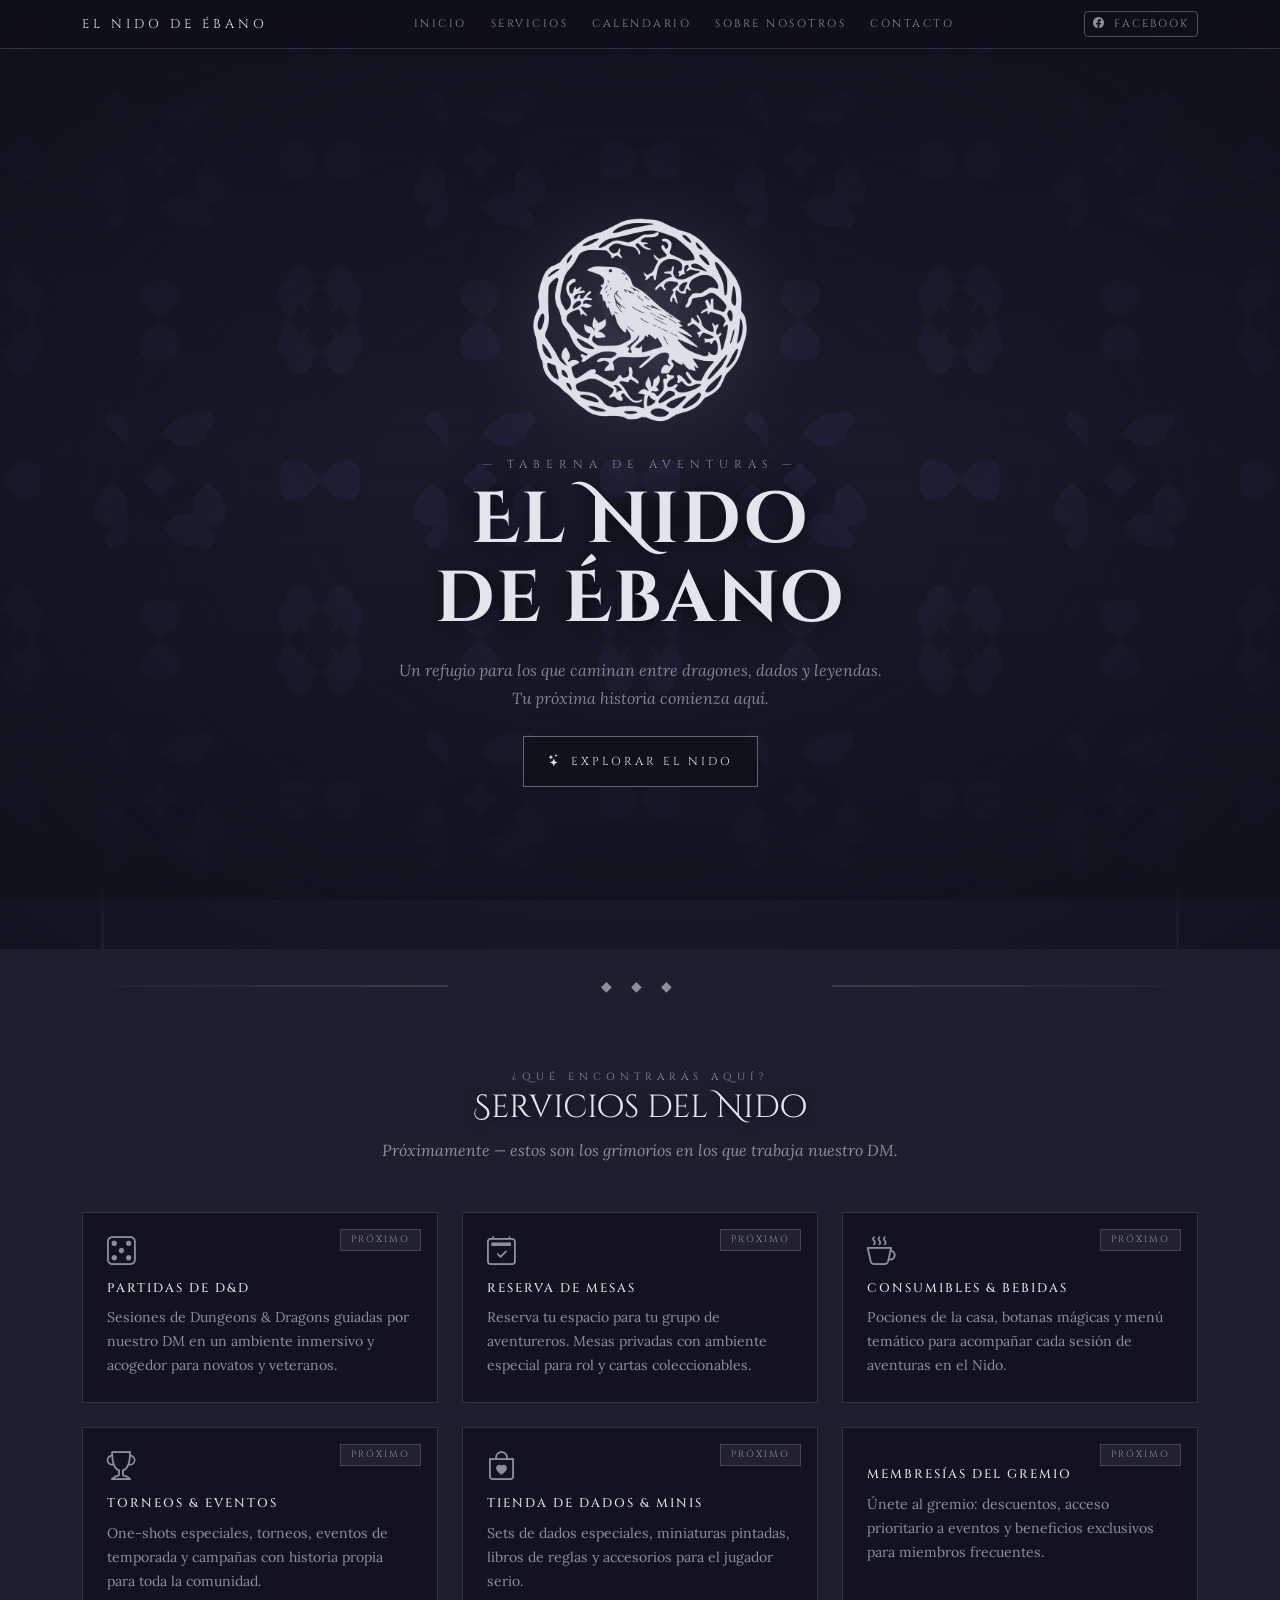
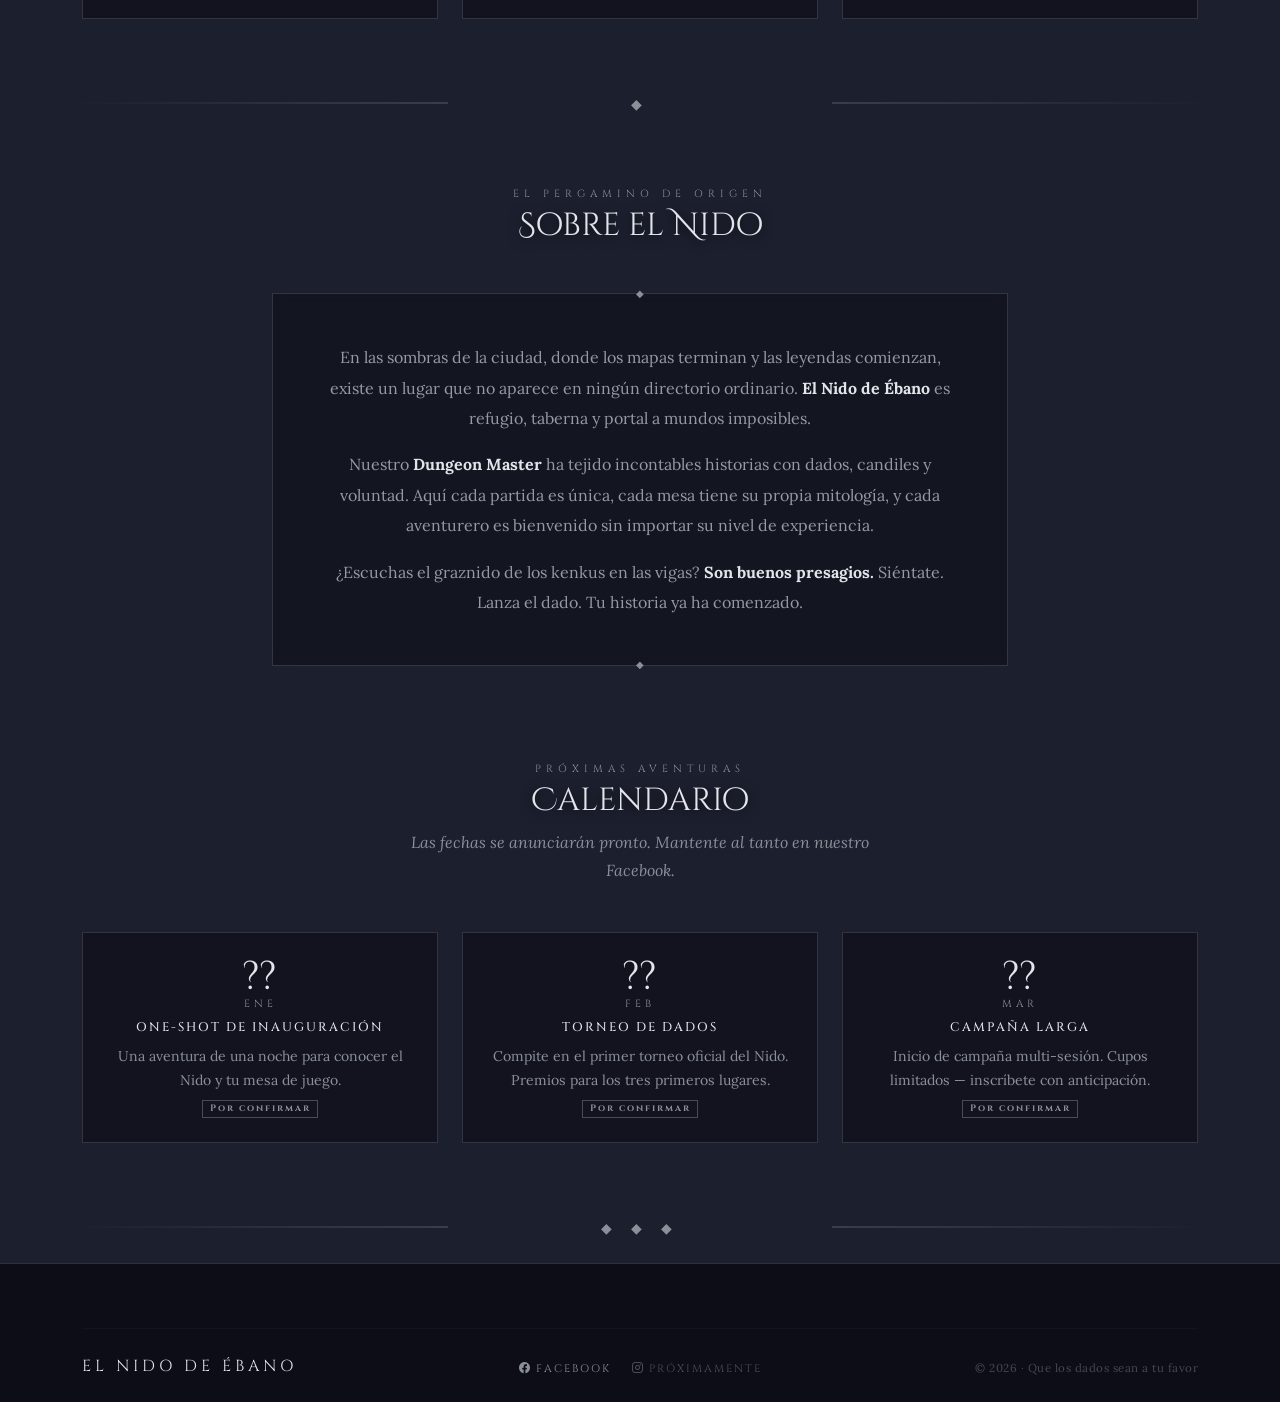
==== commit c13c5653: "Update index.html" ====
--- a/index.html
+++ b/index.html
@@ -236,6 +236,26 @@
       </div>
     </div>
   </footer>
-
+  <!-- Bootstrap JS 5.3.3 -->
+  <script src="https://cdn.jsdelivr.net/npm/bootstrap@5.3.3/dist/js/bootstrap.bundle.min.js"></script>
+  <script>
+    // Scroll suave
+    document.querySelectorAll('a[href^="#"]').forEach(a => {
+      a.addEventListener('click', e => {
+        const target = document.querySelector(a.getAttribute('href'));
+        if (target) { e.preventDefault(); target.scrollIntoView({ behavior: 'smooth' }); }
+      });
+    });
+    // Reveal on scroll
+    const revealEls = document.querySelectorAll('.reveal');
+    const revealObs = new IntersectionObserver(entries => {
+      entries.forEach(e => { if (e.isIntersecting) e.target.classList.add('visible'); });
+    }, { threshold: 0.08 });
+    revealEls.forEach(el => revealObs.observe(el));
+    // Navbar shrink
+    window.addEventListener('scroll', () => {
+      document.querySelector('.nido-nav').classList.toggle('scrolled', window.scrollY > 60);
+    });
+  </script>
 </body>
 </html>
